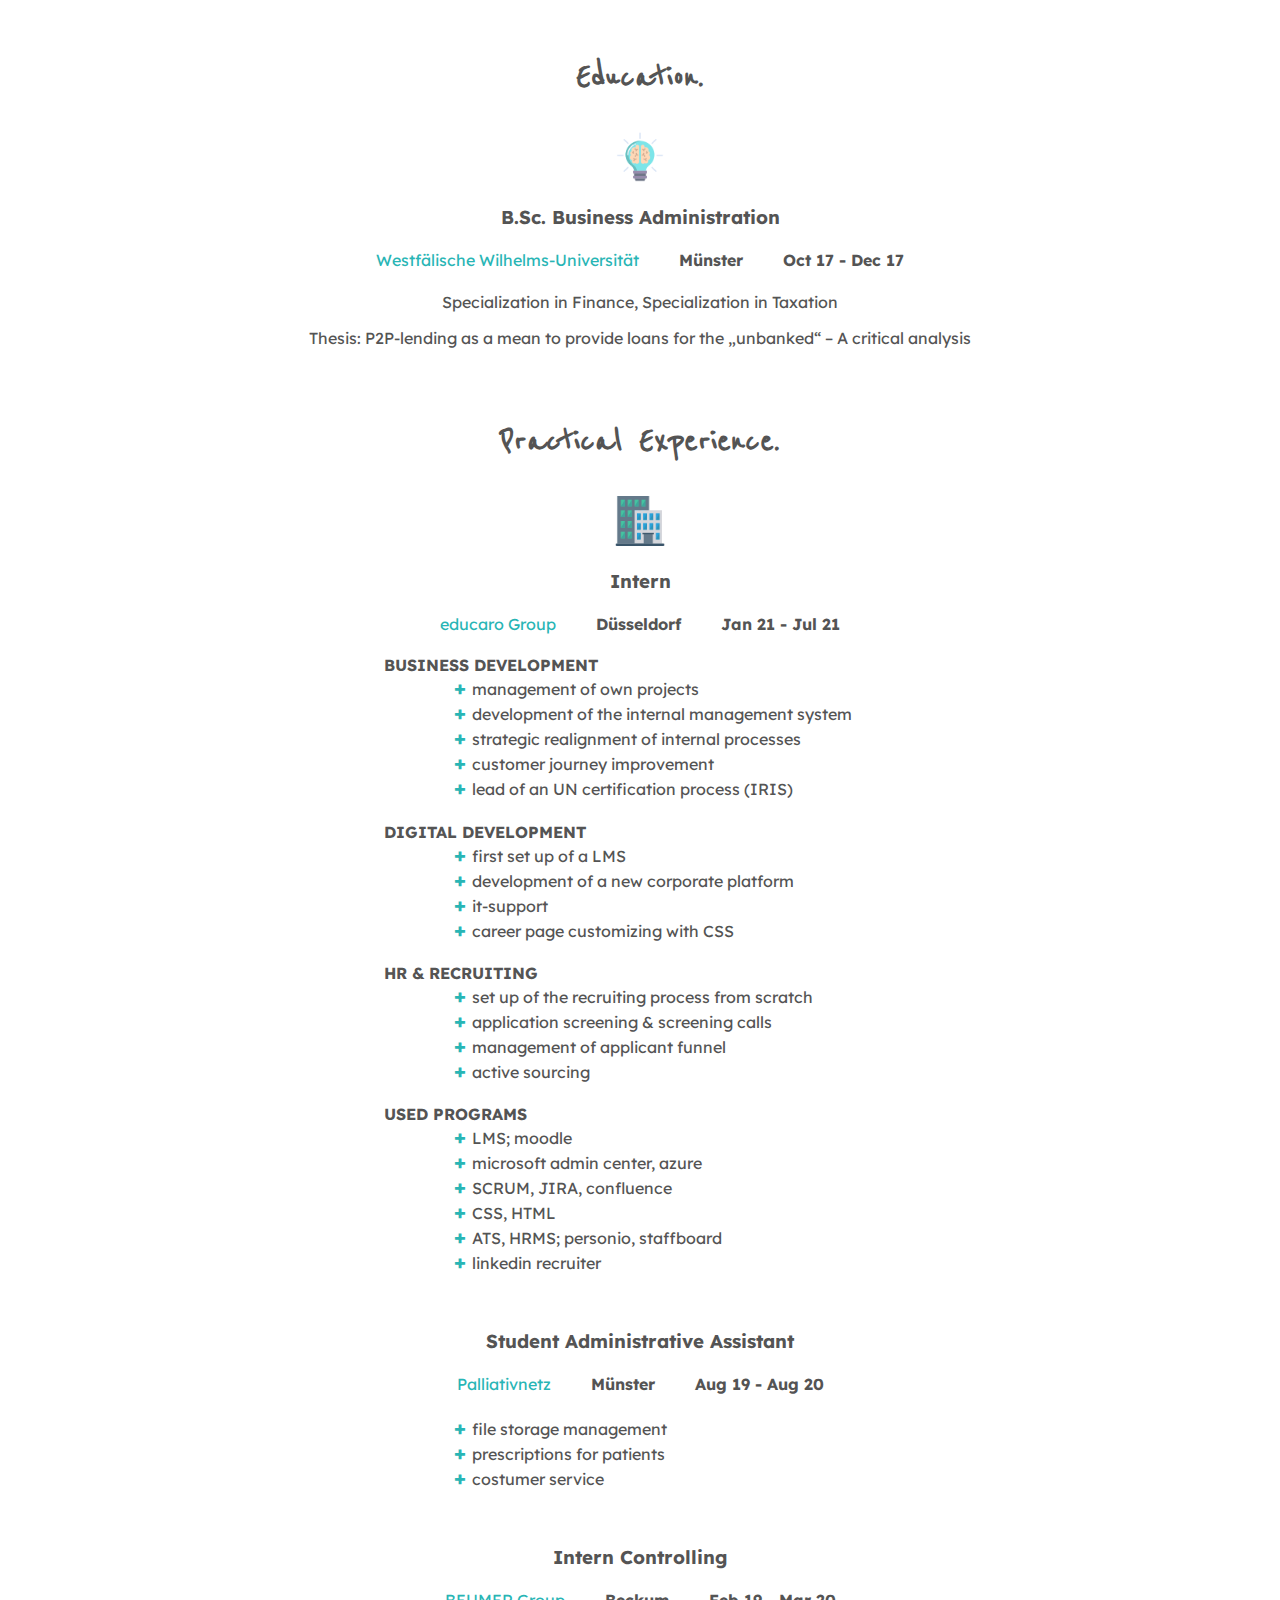
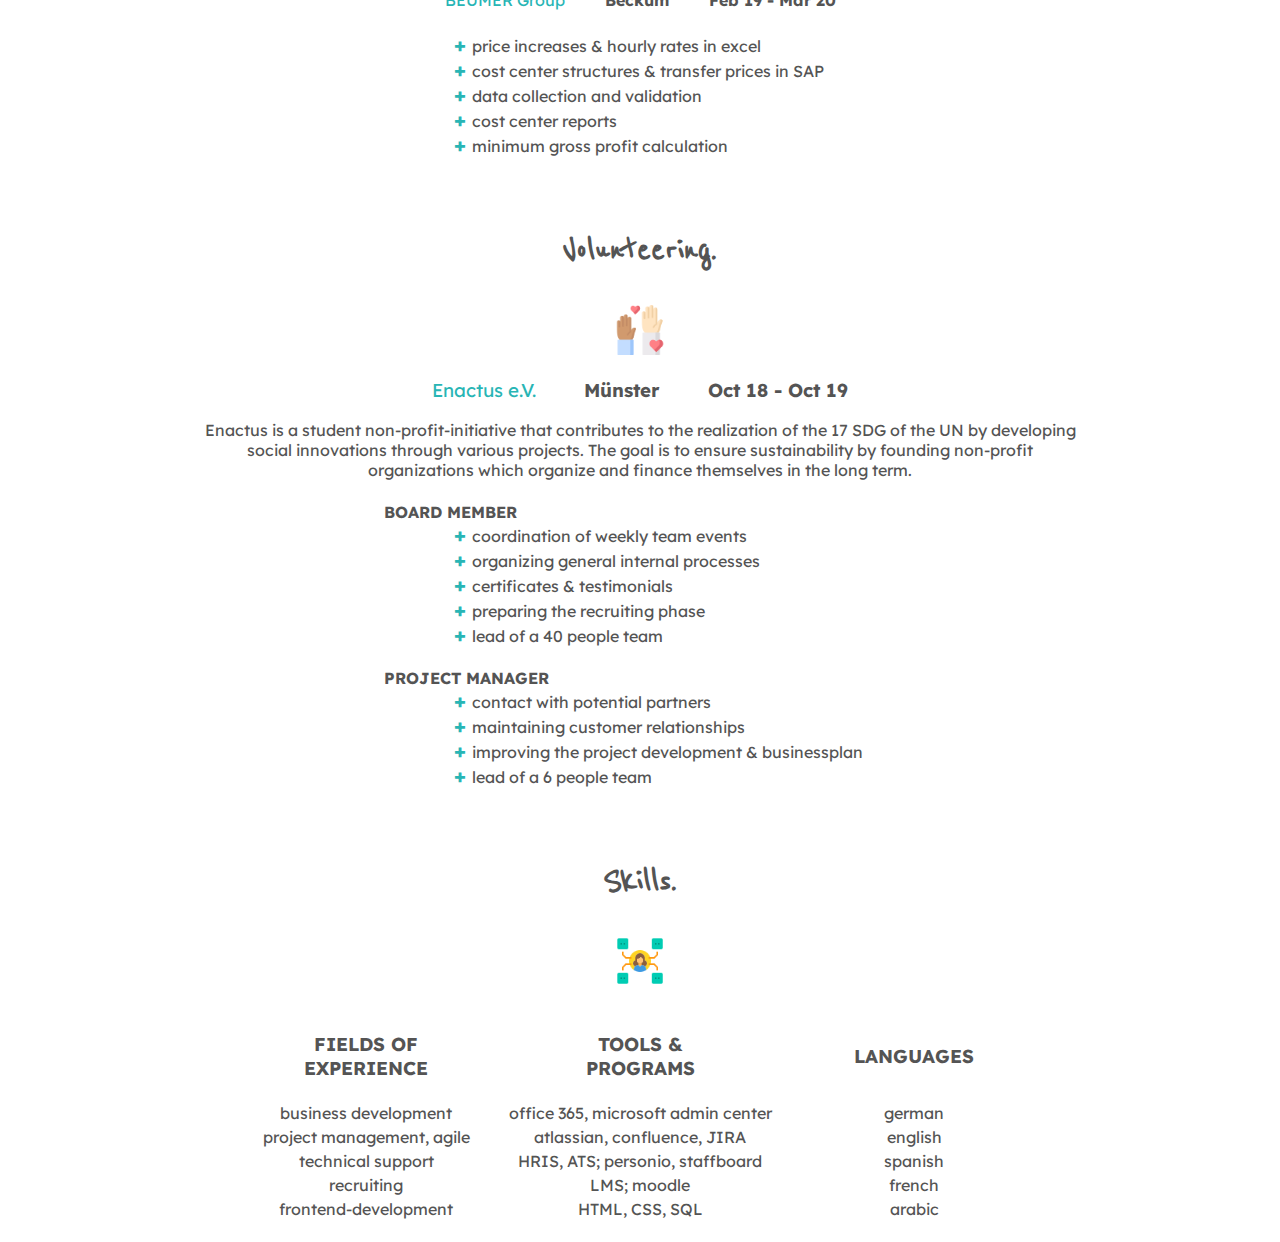
==== cv.html @ de714776 "init" ====
<!DOCTYPE html>
<html lang="en" dir="ltr">

<head>
  <meta charset="utf-8">
  <title>Maike Meintrup</title>
  <link rel="stylesheet" type="text/css" href="css/style.css">
  <link rel="icon" href="Avatar.ico">
  <link rel="preconnect" href="https://fonts.gstatic.com">
  <link href="https://fonts.googleapis.com/css2?family=Lexend:wght@100;300&family=Merriweather:wght@300&family=Montserrat:wght@100;200&family=Sacramento&display&family=Reenie+Beanie&display=swap" rel="stylesheet">
</head>
<body>
    <section class="middlesection">
        <div class="skills">
          <h2 class="education">Education.</h2>
          <div class="skill-row">
            <img class="div-images" src="images/innovation.png" alt="education-image">
            <h3>B.Sc. Business Administration</h3>
          </div>
          <div>
            <h4><span><a href="https://www.uni-muenster.de/de/" class="cvstation" target=”_blank”>Westfälische Wilhelms-Universität</a></span>&nbsp; &nbsp; &nbsp; &nbsp;  Münster&nbsp; &nbsp; &nbsp; &nbsp;  Oct 17 - Dec 17</h4>
            <p>Specialization in Finance, Specialization in Taxation</p>
            <p>Thesis: P2P-lending as a mean to provide loans for the „unbanked“ – A critical analysis</p>
          </div>
          <br>
          <h2>Practical Experience.</h2>
          <div class="skill-row">
            <img class="div-images" src="images/building.png" alt="experience-image">
            <h3>Intern</h3>
          </div>
          <h4><span><a href="https://www.educaro.de/" class="cvstation" target=”_blank”>educaro Group</a></span>&nbsp; &nbsp; &nbsp; &nbsp;  Düsseldorf&nbsp; &nbsp; &nbsp; &nbsp;  Jan 21 - Jul 21</h4>
          <ul>
            <h4 class="intern_area">BUSINESS DEVELOPMENT</h4>
            <li class="listitems">management of own projects</li>
            <li class="listitems">development of the internal management system</li>
            <li class="listitems">strategic realignment of internal processes</li>
            <li class="listitems">customer journey improvement</li>
            <li class="listitems">lead of an UN certification process (IRIS)</li>
            <h4 class="intern_area">DIGITAL DEVELOPMENT</h4>
            <li class="listitems">first set up of a LMS</li>
            <li class="listitems">development of a new corporate platform</li>
            <li class="listitems">it-support</li>
            <li class="listitems">career page customizing with CSS</li>
            <h4 class="intern_area">HR & RECRUITING</h4>
            <li class="listitems">set up of the recruiting process from scratch</li>
            <li class="listitems">application screening & screening calls</li>
            <li class="listitems">management of applicant funnel</li>
            <li class="listitems">active sourcing</li>
            <h4 class="intern_area">USED PROGRAMS</h4>
            <li class="listitems">LMS; moodle</li>
            <li class="listitems">microsoft admin center, azure</li>
            <li class="listitems">SCRUM, JIRA, confluence</li>
            <li class="listitems">CSS, HTML</li>
            <li class="listitems">ATS, HRMS; personio, staffboard</li>
            <li class="listitems">linkedin recruiter</li>
          </ul>
          <br>
          <h3>Student Administrative Assistant</h3>
        </div>
        <h4><span><a href="https://www.palliativnetz-muenster.de/" class="cvstation" target=”_blank”>Palliativnetz</a></span>&nbsp; &nbsp; &nbsp; &nbsp;  Münster&nbsp; &nbsp; &nbsp; &nbsp;  Aug 19 - Aug 20</h4>
        <ul>
          <li class="listitems">file storage management</li>
          <li class="listitems">prescriptions for patients</li>
          <li class="listitems">costumer service</li>
        </ul>
        <br>
        <h3>Intern Controlling</h3>
        </div>
        <h4><span><a href="https://www.beumergroup.com/de/" class="cvstation" target=”_blank”>BEUMER Group</a></span>&nbsp; &nbsp; &nbsp; &nbsp;  Beckum&nbsp; &nbsp; &nbsp; &nbsp;  Feb 19 - Mar 20</h4>
        <ul>
          <li class="listitems">price increases & hourly rates in excel</li>
          <li class="listitems">cost center structures & transfer prices in SAP</li>
          <li class="listitems">data collection and validation</li>
          <li class="listitems">cost center reports</li>
          <li class="listitems">minimum gross profit calculation</li>
        </ul>
        <br>
        <h2>Volunteering.</h2>
        <div class="skill-row">
          <img class="div-images" src="images/volunteer.png" alt="experience-image">
          <h3><span><a href="https://www.enactus.de/muenster" class="cvstation" target=”_blank”>Enactus e.V.</a></span>&nbsp; &nbsp; &nbsp; &nbsp; Münster&nbsp; &nbsp; &nbsp; &nbsp;  Oct 18 - Oct 19</h3>
          <p class="enactus">Enactus is a student non-profit-initiative that contributes to the realization of the 17 SDG of the UN by developing social innovations through various projects. The goal is to ensure sustainability by founding non-profit organizations which organize and finance themselves in the long term.</p>
        </div>
        <ul>
          <h4 class="intern_area">BOARD MEMBER</h4>
          <li class="listitems">coordination of weekly team events</li>
          <li class="listitems">organizing general internal processes</li>
          <li class="listitems">certificates & testimonials</li>
          <li class="listitems">preparing the recruiting phase</li>
          <li class="listitems">lead of a 40 people team</li>
          <h4 class="intern_area">PROJECT MANAGER</h4>
          <li class="listitems">contact with potential partners</li>
          <li class="listitems">maintaining customer relationships</li>
          <li class="listitems">improving the project development & businessplan</li>
          <li class="listitems">lead of a 6 people team</li>
        </ul>
        <br>
        <h2>Skills.</h2>
        <div class="skill-row">
          <img class="div-images" src="images/skill.png" alt="skills-image">
        </div>
        <br>
        <table class="skilltable">
          <tr>
          <td><h3 class="skillsections">FIELDS OF EXPERIENCE</h3></td>
          <td><h3 class="skillsections">TOOLS & PROGRAMS</h3></td>
          <td><h3 class="skillsections">LANGUAGES</h3></td>
          </tr>
          <tr>
          <td>business development</td>
          <td>office 365, microsoft admin center</td>
          <td>german</td>
          </tr>
          <tr>
            <td>project management, agile</td>
            <td>atlassian, confluence, JIRA</td>
            <td>english</td>
          </tr>
          <tr>
            <td>technical support</td>
            <td>HRIS, ATS; personio, staffboard</td>
            <td>spanish</td>
          </tr>
          <tr>
            <td>recruiting</td>
            <td>LMS; moodle</td>
            <td>french</td>
          </tr>
          <tr>
            <td>frontend-development</td>
            <td>HTML, CSS, SQL</td>
            <td>arabic</td>
          </tr>
        </table>
      </section>
</body>
---- css/style.css ----
/*Tag Selectors*/
body {
  color: #545454;
  font-family: 'Lexend', sans-serif;
  font-size: 16px;
  margin: 0;
  text-align: center;
}

img {
  display: inline-block;
}

p {
  font-family: 'Lexend', sans-serif;
}

a {
  color: #28b5b5;
  text-decoration: none;
}

h1 {
  font-size: 35px;
  margin-top: 0px;
}

h2 {
  font-family: 'Reenie Beanie', cursive;
  font-size: 40px;
  align-items: center;
}

ul {
  padding-left: 30%;
  padding-right: 30%;

  text-align: left;
  list-style-type: disc;
  list-style-type: none;
}

button {
  font-family: 'Lexend', sans-serif;
  font-size: 24px;
  font-weight: bold;
  color: aliceblue;
  background-color:#26DBB8;
  border-style: none;
  border-radius: 8pt;
  padding-left: 20px;
  padding-right: 20px;
  margin-left: 15px;
  margin-right: 15px;
}

button:hover {
  background-color: #545454;
  color: #26DBB8;
}

/*Class Selectors*/
/*---TOPSECTION---*/
.topsection {
  padding-bottom: 50px;
  background-color: #dbf6e9;
}

.topcontainer {
  padding-top: 40px;
}

.topcontainer-button {
  padding-top: 50px;
}

.pro {
  text-decoration: underline;
}

.title {
  font-family: monospace;
  padding-bottom: 50px;
}

.intern {
  font-family: 'Reenie Beanie', cursive;
  font-size: 40px;
  margin-bottom: 40px;
}


/*---IMAGES_TOPSECTION---*/
.avatarpic {
  width: 90px;
  padding-bottom: 20px;
}

.birds {
  position: relative;
  top: -220px;
  left: 205px;
  width: 45px;
}

.mountain {
  position: relative;
  right: 30px;
  top: 20px;
}

/*MIDDLESECTION*/

.container1, .container2 {
  display: flex;
  justify-content: center;
  align-items: center;
  flex-basis: 50%;
}

.container1-item:nth-of-type(1), .container2-item:nth-of-type(2) {
  background-color: #545454;
  color: aliceblue;
  font-size: 24px;
  height: 645px;
}

.container1-item:nth-of-type(2), .container2-item:nth-of-type(1) {
  background-color: #aliceblue;
  color: #545454;
  font-size: 18px;
}

.container1-item, .container2-item {
  display: flex;
  justify-content: center;
  align-items: center;
  flex-basis: 50%;
}

.container2-item {
  flex-direction: column;
}

.middlesection {
  background-color: white;
  padding-bottom: 20px;
}

.education {
  padding-top: 20px;
}

.tables {
  padding-left: 20%;
  padding-right: 20%;
  position:inherit;
}

.cvstation {
  color: #28b5b5;
  text-decoration: none;
  font-weight: lighter;
}

.companies {
  text-decoration: none;
  font-weight: bolder;
  color: #28b5b5;
}
.listitems {
  padding-left: 70px;

}
.listitems::before {
  content: "+ ";
  font-weight: bolder;
  font-size: 20px;
  color: #28b5b5;
}
.enactus{
  margin-left: 200px;
  margin-right: 200px;
}

.intern_area {
  margin-bottom: 0;
  text-align:left;
}

.skilltable {
  margin: 0 auto;
}

.skillsections {
  margin-left: 60px;
  margin-right: 60px;
  width: 150px;
}

/*---IMAGES_MIDDLESECTION---*/
.div-images {
  height: 50px;
}

/*BOTTOMSECTION*/
.bottomsection {
  background-color: #dbf6e9;
  padding-top: 20px;
}

.getintouch {
  padding-top: 20px;
}

.btn {
  font-family: 'Reenie Beanie', cursive;
  font-size: 40px;
  text-decoration: none;
  color: #28b5b5;
}

.copywright {
  margin-bottom: 0;
  padding-bottom: 20px;
}

.linkedin-link {
  padding-right: 15px;
}

.facebook-link {
  padding-left: 5px;
}

/*IMAGES_BOTTOMSECTION*/
.logos {
  height: 40px;
}
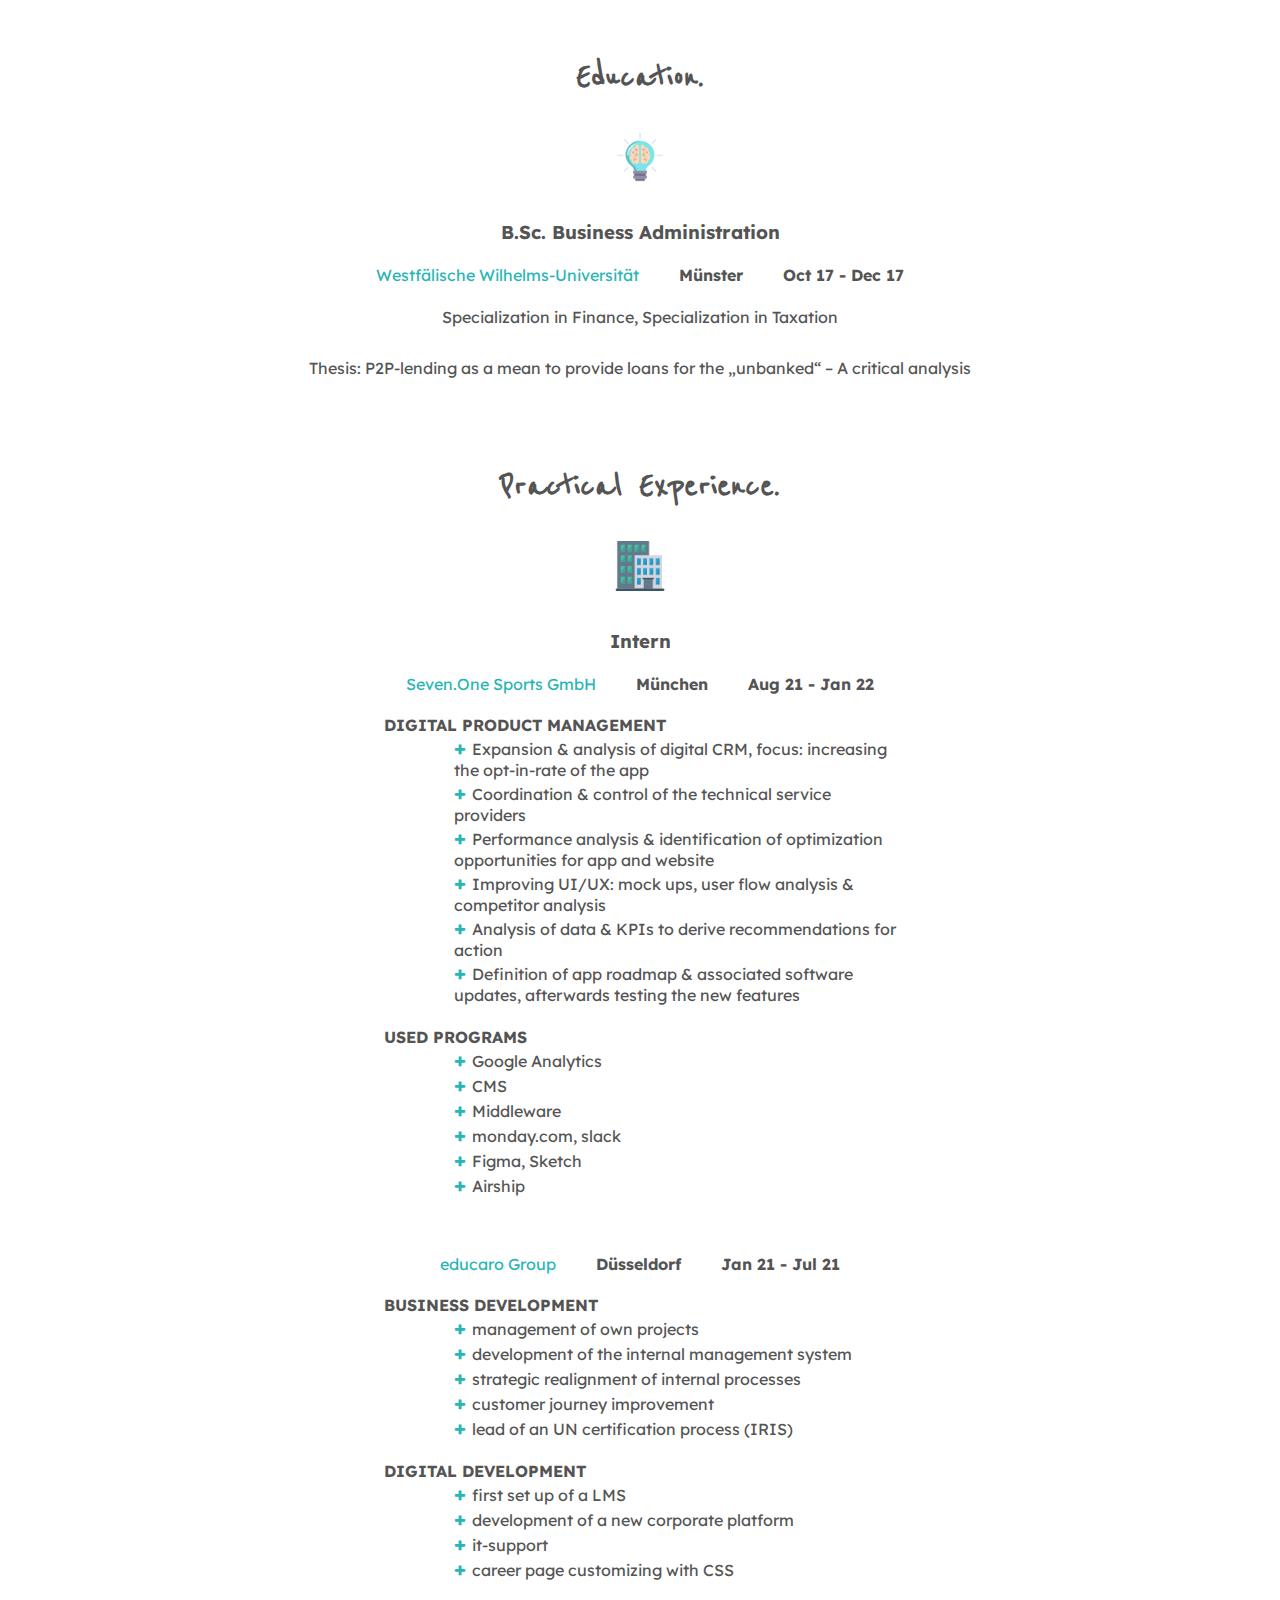
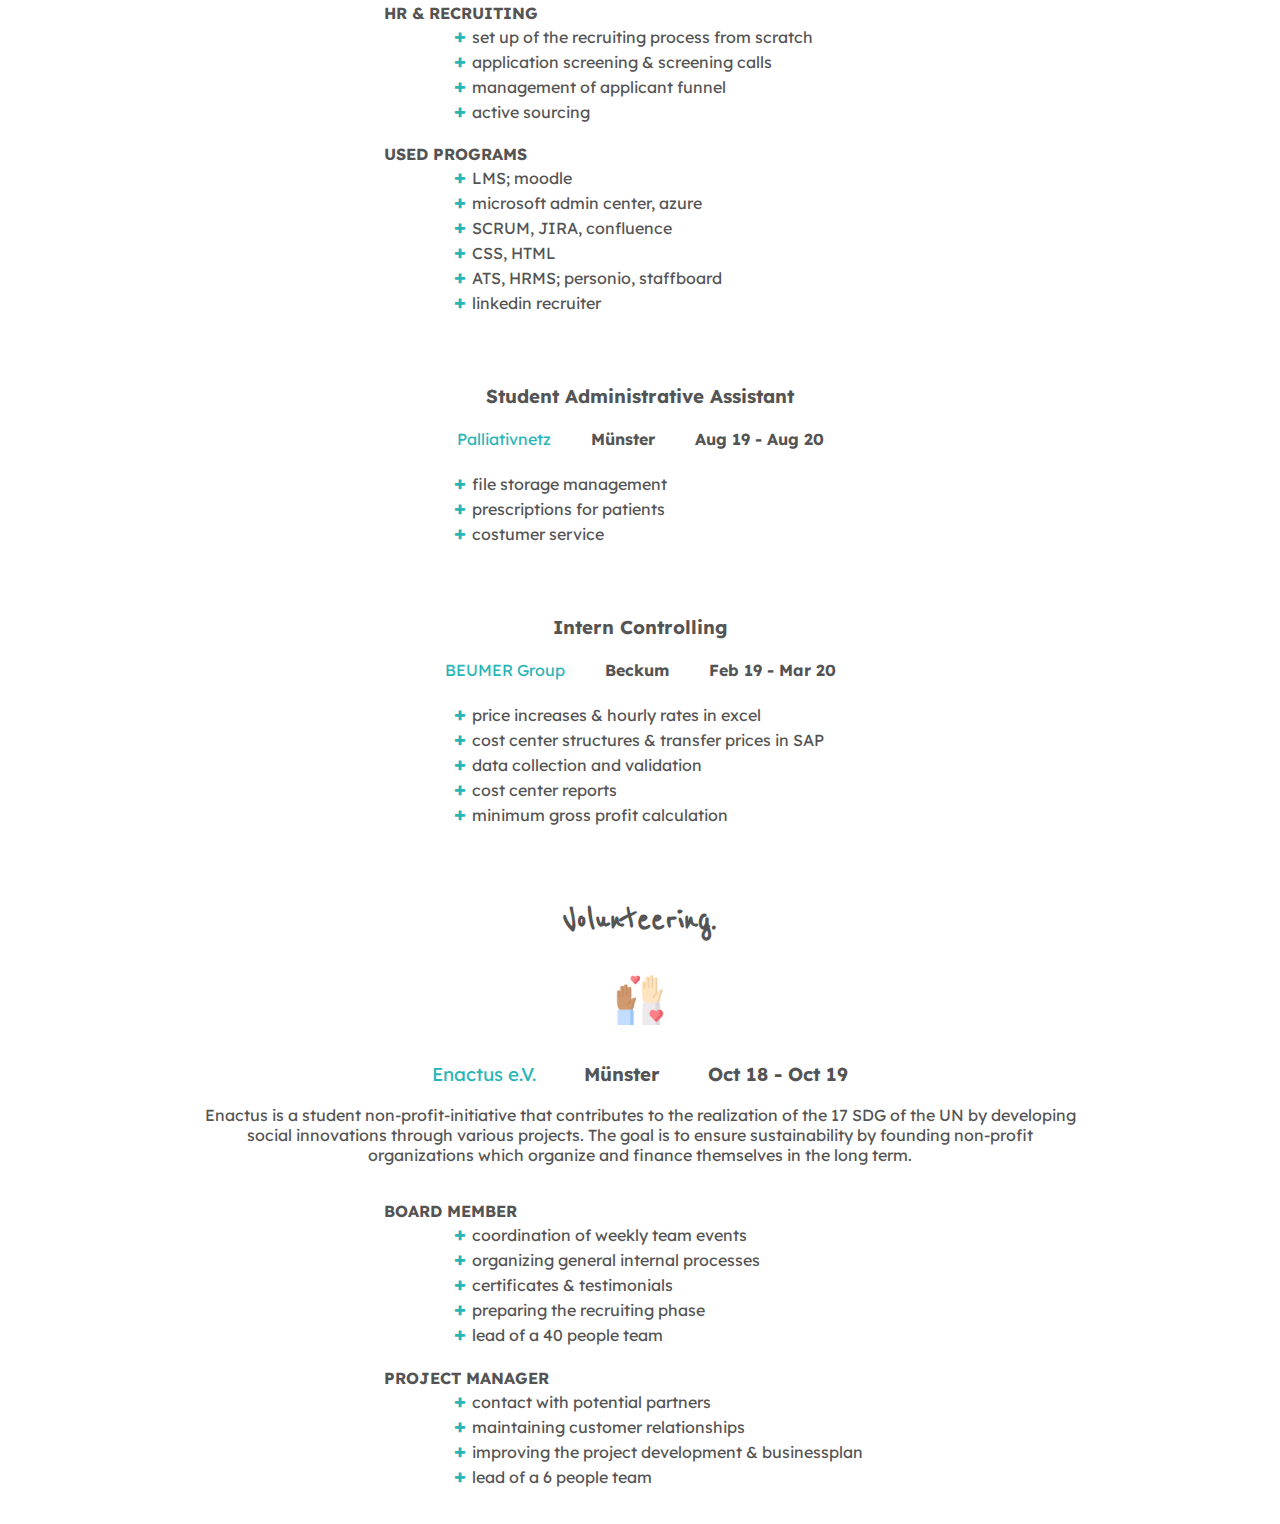
==== commit b8a2378b: "init" ====
--- a/cv.html
+++ b/cv.html
@@ -28,6 +28,24 @@
             <img class="div-images" src="images/building.png" alt="experience-image">
             <h3>Intern</h3>
           </div>
+          <h4><span><a href="https://www.educaro.de/" class="cvstation" target=”_blank”>Seven.One Sports GmbH</a></span>&nbsp; &nbsp; &nbsp; &nbsp;  München&nbsp; &nbsp; &nbsp; &nbsp;  Aug 21 - Jan 22</h4>
+          <ul>
+            <h4 class="intern_area">DIGITAL PRODUCT MANAGEMENT</h4>
+            <li class="listitems">Expansion & analysis of digital CRM, focus: increasing the opt-in-rate of the app</li>
+            <li class="listitems">Coordination & control of the technical service providers</li>
+            <li class="listitems">Performance analysis & identification of optimization opportunities for app and website</li>
+            <li class="listitems">Improving UI/UX: mock ups, user flow analysis & competitor analysis</li>
+            <li class="listitems">Analysis of data & KPIs to derive recommendations for action</li>
+            <li class="listitems">Definition of app roadmap & associated software updates, afterwards testing the new features</li>
+            <h4 class="intern_area">USED PROGRAMS</h4>
+            <li class="listitems">Google Analytics</li>
+            <li class="listitems">CMS</li>
+            <li class="listitems">Middleware</li>
+            <li class="listitems">monday.com, slack</li>
+            <li class="listitems">Figma, Sketch</li>
+            <li class="listitems">Airship</li>
+          </ul>
+          <br>
           <h4><span><a href="https://www.educaro.de/" class="cvstation" target=”_blank”>educaro Group</a></span>&nbsp; &nbsp; &nbsp; &nbsp;  Düsseldorf&nbsp; &nbsp; &nbsp; &nbsp;  Jan 21 - Jul 21</h4>
           <ul>
             <h4 class="intern_area">BUSINESS DEVELOPMENT</h4>
@@ -94,43 +112,5 @@
           <li class="listitems">improving the project development & businessplan</li>
           <li class="listitems">lead of a 6 people team</li>
         </ul>
-        <br>
-        <h2>Skills.</h2>
-        <div class="skill-row">
-          <img class="div-images" src="images/skill.png" alt="skills-image">
-        </div>
-        <br>
-        <table class="skilltable">
-          <tr>
-          <td><h3 class="skillsections">FIELDS OF EXPERIENCE</h3></td>
-          <td><h3 class="skillsections">TOOLS & PROGRAMS</h3></td>
-          <td><h3 class="skillsections">LANGUAGES</h3></td>
-          </tr>
-          <tr>
-          <td>business development</td>
-          <td>office 365, microsoft admin center</td>
-          <td>german</td>
-          </tr>
-          <tr>
-            <td>project management, agile</td>
-            <td>atlassian, confluence, JIRA</td>
-            <td>english</td>
-          </tr>
-          <tr>
-            <td>technical support</td>
-            <td>HRIS, ATS; personio, staffboard</td>
-            <td>spanish</td>
-          </tr>
-          <tr>
-            <td>recruiting</td>
-            <td>LMS; moodle</td>
-            <td>french</td>
-          </tr>
-          <tr>
-            <td>frontend-development</td>
-            <td>HTML, CSS, SQL</td>
-            <td>arabic</td>
-          </tr>
-        </table>
       </section>
 </body>--- a/css/style.css
+++ b/css/style.css
@@ -13,10 +13,13 @@
 
 p {
   font-family: 'Lexend', sans-serif;
+  margin-left: 10%;
+  margin-right: 10%;
+  padding-bottom: 15px;
 }
 
 a {
-  color: #28b5b5;
+  color: aliceblue;
   text-decoration: none;
 }
 
@@ -29,6 +32,12 @@
   font-family: 'Reenie Beanie', cursive;
   font-size: 40px;
   align-items: center;
+}
+
+h3 {
+  margin-left: 10%;
+  margin-right: 10%;
+  padding-top: 15px;
 }
 
 ul {
@@ -71,7 +80,16 @@
 }
 
 .topcontainer-button {
-  padding-top: 50px;
+  padding-top: 55px;
+}
+
+.intern {
+  padding-bottom: 0px;
+}
+
+.cv {
+  color: #545454;
+  text-decoration: none;
 }
 
 .pro {
@@ -111,35 +129,60 @@
 
 /*MIDDLESECTION*/
 
-.container1, .container2 {
+.container1, .container2, .container3 {
   display: flex;
   justify-content: center;
   align-items: center;
   flex-basis: 50%;
+  background-color: #545454;
+}
+
+div.container3 {
+  background-color: #dbf6e9;
 }
 
 .container1-item:nth-of-type(1), .container2-item:nth-of-type(2) {
-  background-color: #545454;
   color: aliceblue;
   font-size: 24px;
-  height: 645px;
+  box-sizing: border-box;
 }
 
 .container1-item:nth-of-type(2), .container2-item:nth-of-type(1) {
-  background-color: #aliceblue;
+  background-color: #fff;
   color: #545454;
   font-size: 18px;
-}
-
-.container1-item, .container2-item {
+  box-sizing: border-box;
+}
+
+.container1-item, .container2-item, .container-left, .container-right {
   display: flex;
   justify-content: center;
-  align-items: center;
+  align-items: flex;
   flex-basis: 50%;
-}
-
-.container2-item {
   flex-direction: column;
+  box-sizing: border-box;
+}
+
+.p-cv, .p-portfolio {
+  background-color: #dbf6e9;
+  margin: 0;
+  padding-top: 20px;
+  padding-bottom: 20px;
+  padding-right: 20px;
+  padding-left: 20px;
+  color: #26DBB8;
+  font-weight: normal;
+}
+
+
+
+.p-portfolio {
+  border-left: 3px solid #26DBB8;
+}
+
+.portfolio {
+  color: #545454;
+  
 }
 
 .middlesection {
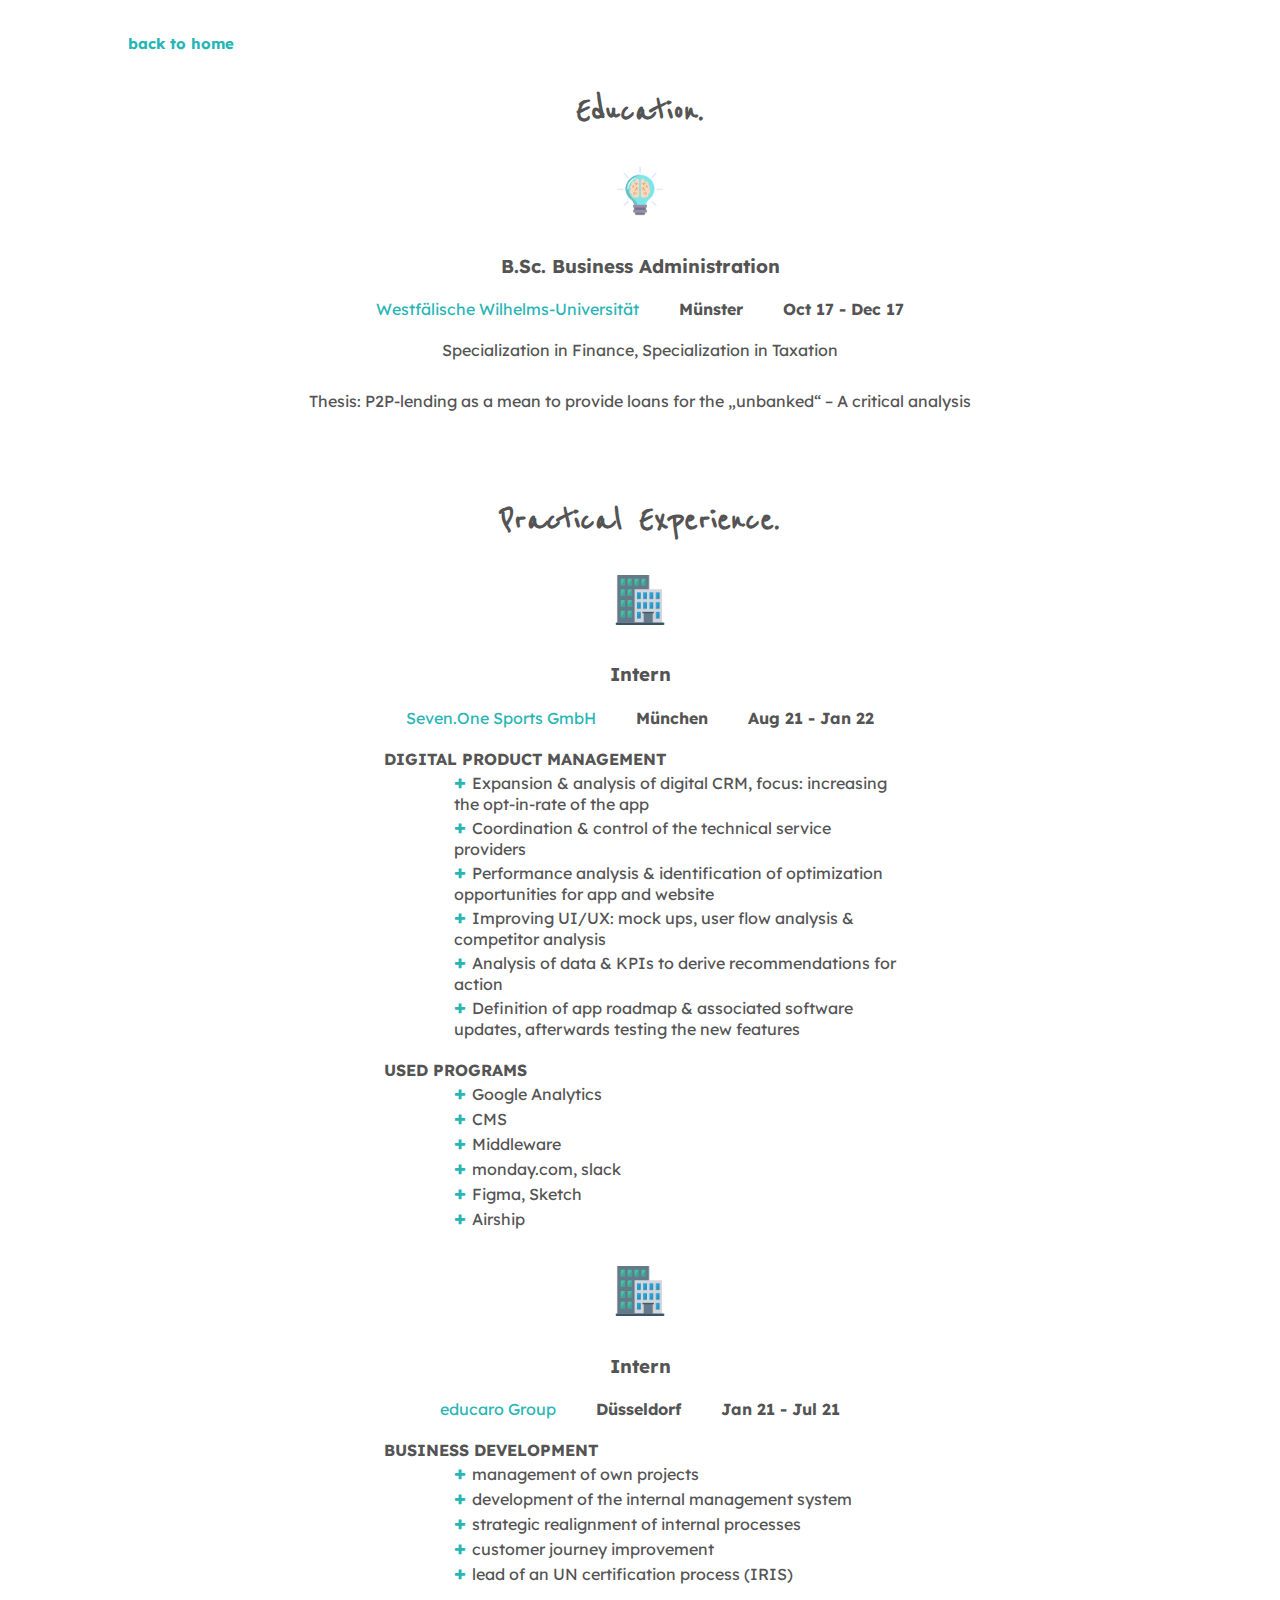
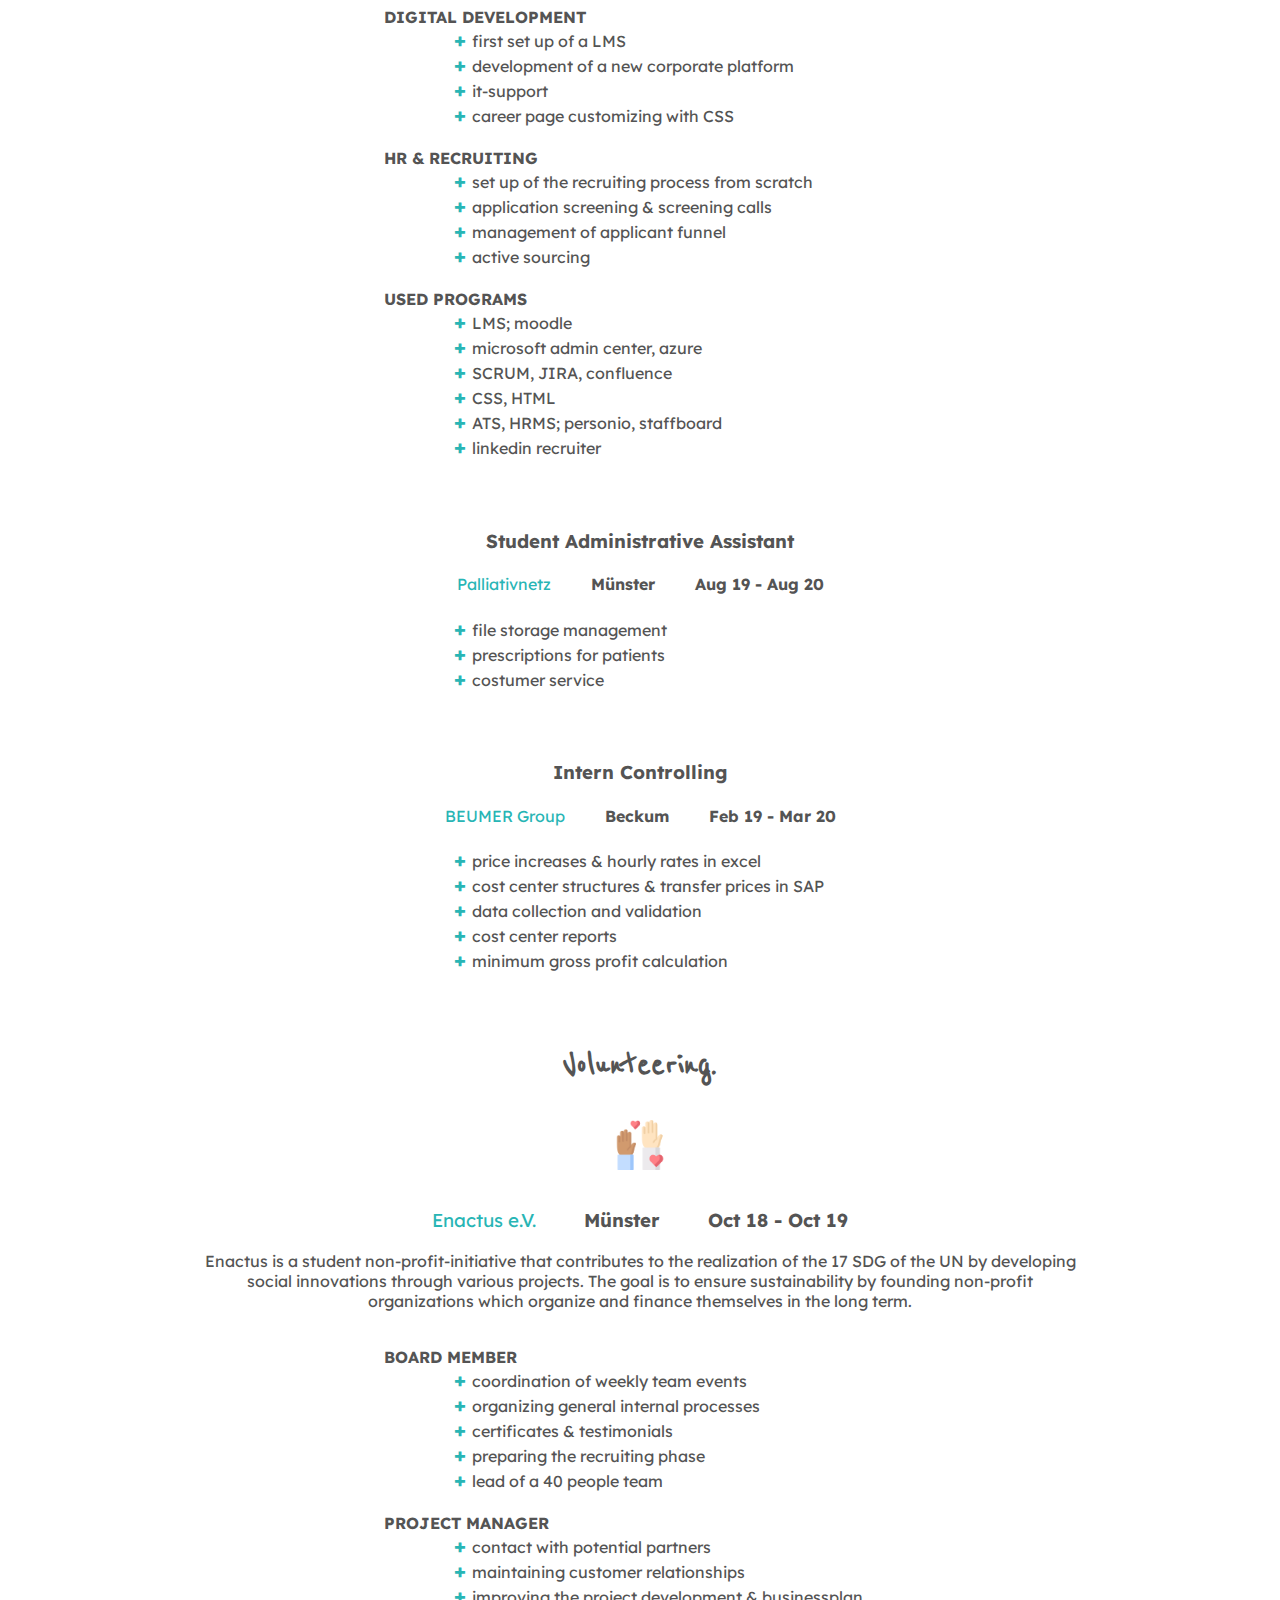
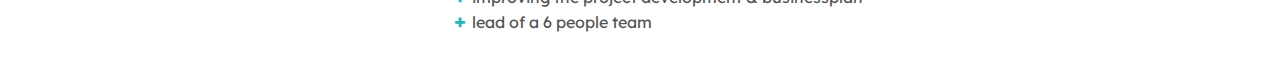
==== commit aeeed206: "init" ====
--- a/cv.html
+++ b/cv.html
@@ -11,6 +11,7 @@
 </head>
 <body>
     <section class="middlesection">
+        <h3><a href="index.html" class="home">back to home</a></h3>
         <div class="skills">
           <h2 class="education">Education.</h2>
           <div class="skill-row">
@@ -46,6 +47,10 @@
             <li class="listitems">Airship</li>
           </ul>
           <br>
+          <div class="skill-row">
+            <img class="div-images" src="images/building.png" alt="experience-image">
+            <h3>Intern</h3>
+          </div>
           <h4><span><a href="https://www.educaro.de/" class="cvstation" target=”_blank”>educaro Group</a></span>&nbsp; &nbsp; &nbsp; &nbsp;  Düsseldorf&nbsp; &nbsp; &nbsp; &nbsp;  Jan 21 - Jul 21</h4>
           <ul>
             <h4 class="intern_area">BUSINESS DEVELOPMENT</h4>
--- a/css/style.css
+++ b/css/style.css
@@ -206,6 +206,12 @@
   font-weight: lighter;
 }
 
+.home { 
+  color: #28b5b5;
+  font-size: 15px;
+  float: left;
+}
+
 .companies {
   text-decoration: none;
   font-weight: bolder;
